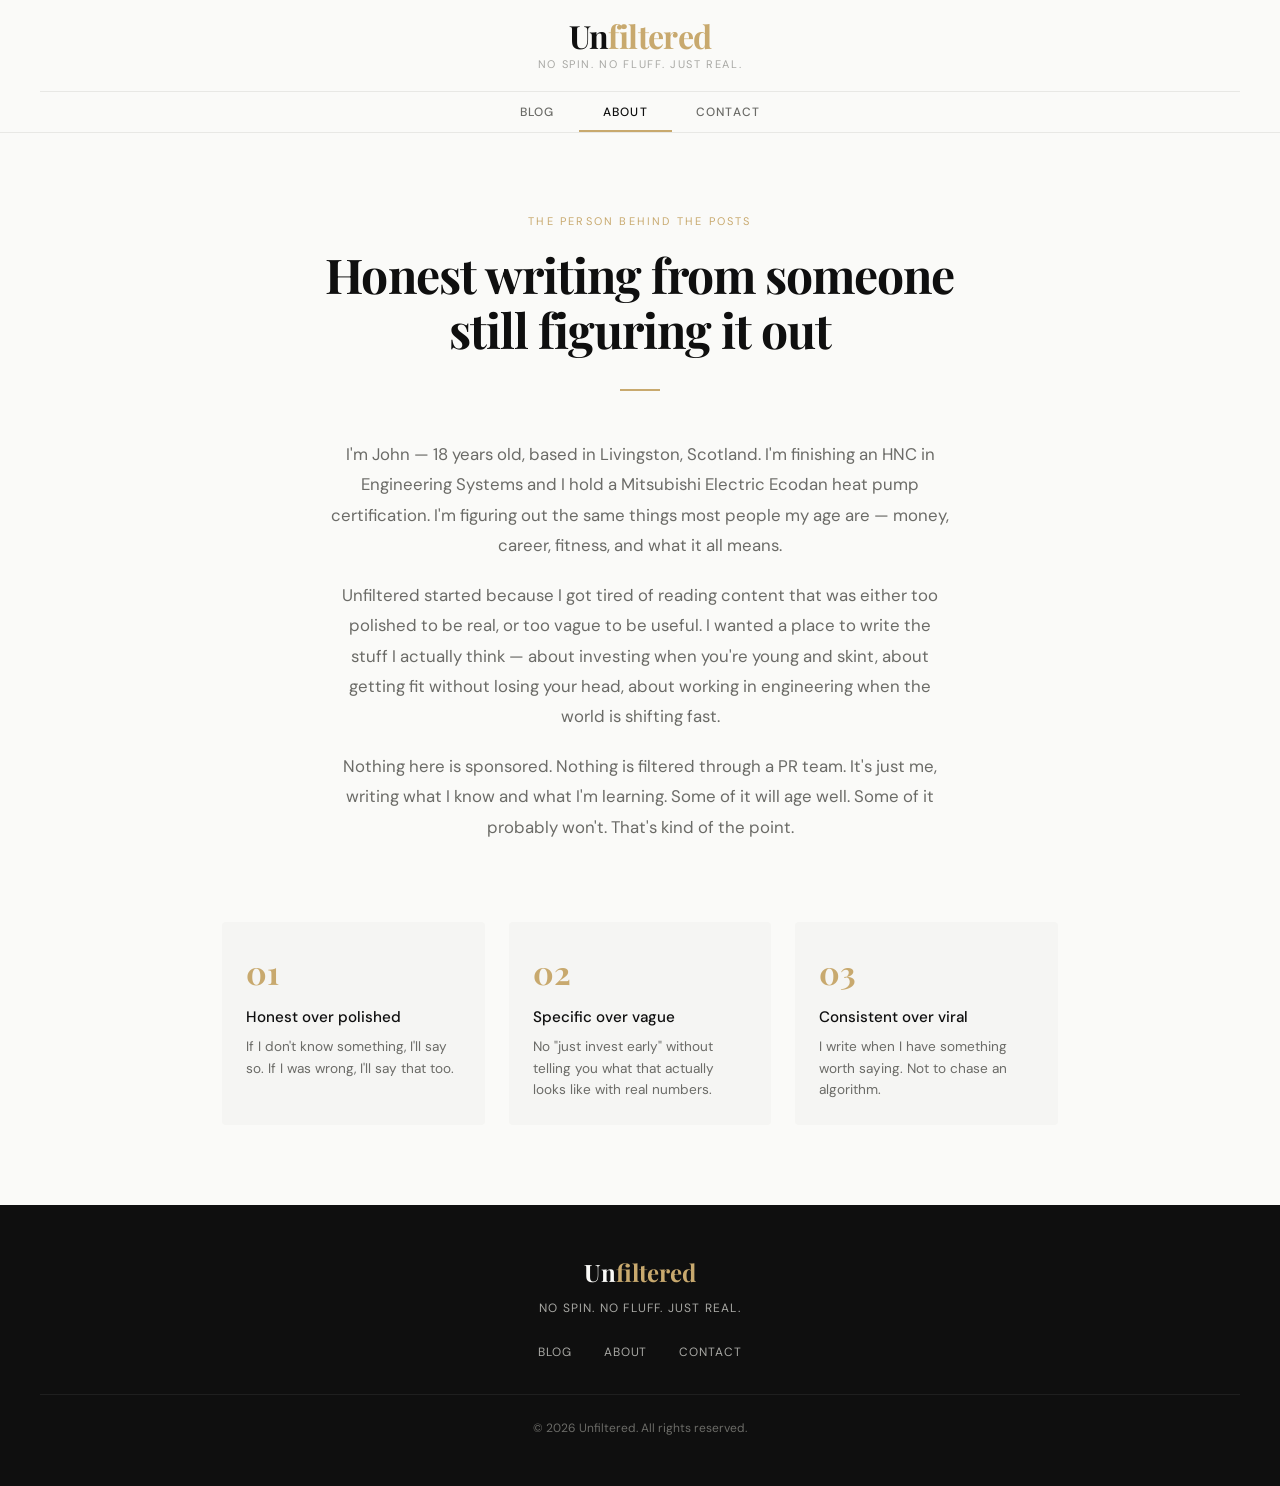
==== about.html @ 5640ca7e "first commit" ====
<!DOCTYPE html>
<html lang="en">
<head>
  <meta charset="UTF-8">
  <meta name="viewport" content="width=device-width, initial-scale=1.0">
  <title>About — Unfiltered</title>
  <meta name="description" content="Who's behind Unfiltered? Read about the person writing these posts and why this blog exists.">
  <link rel="stylesheet" href="css/style.css">

  <!-- Google Analytics -->
  <script async src="https://www.googletagmanager.com/gtag/js?id=G-XXXXXXXXXX"></script>
  <script>
    window.dataLayer = window.dataLayer || [];
    function gtag(){dataLayer.push(arguments);}
    gtag('js', new Date());
    gtag('config', 'G-XXXXXXXXXX');
  </script>
</head>
<body>

  <nav class="navbar">
    <div class="navbar-inner">
      <a href="index.html" class="navbar-logo">Un<span>filtered</span></a>
      <p class="navbar-tagline">No spin. No fluff. Just real.</p>
      <div class="navbar-links">
        <a href="index.html">Blog</a>
        <a href="about.html">About</a>
        <a href="contact.html">Contact</a>
      </div>
    </div>
  </nav>

  <div class="about-hero">
    <p class="about-eyebrow">The person behind the posts</p>
    <h1 class="about-title">Honest writing from someone still figuring it out</h1>
    <div class="about-divider"></div>
    <div class="about-body">
      <p>
        I'm John — 18 years old, based in Livingston, Scotland. I'm finishing an HNC in Engineering Systems and I hold a Mitsubishi Electric Ecodan heat pump certification. I'm figuring out the same things most people my age are — money, career, fitness, and what it all means.
      </p>
      <p>
        Unfiltered started because I got tired of reading content that was either too polished to be real, or too vague to be useful. I wanted a place to write the stuff I actually think — about investing when you're young and skint, about getting fit without losing your head, about working in engineering when the world is shifting fast.
      </p>
      <p>
        Nothing here is sponsored. Nothing is filtered through a PR team. It's just me, writing what I know and what I'm learning. Some of it will age well. Some of it probably won't. That's kind of the point.
      </p>
    </div>
  </div>

  <div class="about-values">
    <div class="value-card">
      <div class="value-number">01</div>
      <div class="value-title">Honest over polished</div>
      <div class="value-desc">If I don't know something, I'll say so. If I was wrong, I'll say that too.</div>
    </div>
    <div class="value-card">
      <div class="value-number">02</div>
      <div class="value-title">Specific over vague</div>
      <div class="value-desc">No "just invest early" without telling you what that actually looks like with real numbers.</div>
    </div>
    <div class="value-card">
      <div class="value-number">03</div>
      <div class="value-title">Consistent over viral</div>
      <div class="value-desc">I write when I have something worth saying. Not to chase an algorithm.</div>
    </div>
  </div>

  <footer>
    <div class="footer-inner">
      <div class="footer-logo">Un<span>filtered</span></div>
      <p class="footer-tagline">No spin. No fluff. Just real.</p>
      <div class="footer-links">
        <a href="index.html">Blog</a>
        <a href="about.html">About</a>
        <a href="contact.html">Contact</a>
      </div>
      <p class="footer-copy">&copy; 2026 Unfiltered. All rights reserved.</p>
    </div>
  </footer>

  <script src="js/posts.js"></script>
  <script src="js/main.js"></script>
</body>
</html>
---- css/style.css ----
@import url('https://fonts.googleapis.com/css2?family=Playfair+Display:ital,wght@0,400;0,600;0,700;1,400&family=DM+Sans:wght@300;400;500&display=swap');

*, *::before, *::after { box-sizing: border-box; margin: 0; padding: 0; }

:root {
  --black: #0f0f0f;
  --white: #fafaf8;
  --gray-100: #f5f5f3;
  --gray-200: #e8e8e5;
  --gray-400: #a8a8a4;
  --gray-600: #6b6b67;
  --accent: #c8a96e;
  --accent-dark: #a8893e;
  --font-display: 'Playfair Display', Georgia, serif;
  --font-body: 'DM Sans', sans-serif;
  --max-width: 1200px;
  --transition: 0.25s cubic-bezier(0.4, 0, 0.2, 1);
}

html { scroll-behavior: smooth; }

body {
  font-family: var(--font-body);
  background: var(--white);
  color: var(--black);
  font-size: 16px;
  line-height: 1.6;
  -webkit-font-smoothing: antialiased;
}

a { color: inherit; text-decoration: none; }
img { max-width: 100%; display: block; }
button { cursor: pointer; font-family: var(--font-body); }

/* NAVBAR */
.navbar {
  position: sticky; top: 0; z-index: 100;
  background: var(--white);
  border-bottom: 1px solid var(--gray-200);
  padding: 0 2rem;
}
.navbar-inner {
  max-width: var(--max-width); margin: 0 auto;
  display: flex; flex-direction: column; align-items: center;
  padding: 1.25rem 0 0;
}
.navbar-logo {
  font-family: var(--font-display); font-size: 2rem; font-weight: 700;
  letter-spacing: -0.02em; color: var(--black); line-height: 1;
}
.navbar-logo span { color: var(--accent); }
.navbar-tagline {
  font-size: 11px; letter-spacing: 0.15em; text-transform: uppercase;
  color: var(--gray-400); margin: 4px 0 1.1rem; font-weight: 400;
}
.navbar-links {
  display: flex; gap: 0;
  border-top: 1px solid var(--gray-200);
  width: 100%; justify-content: center;
}
.navbar-links a {
  font-size: 12px; font-weight: 500; letter-spacing: 0.1em; text-transform: uppercase;
  color: var(--gray-600); padding: 0.65rem 1.5rem;
  transition: color var(--transition); position: relative;
}
.navbar-links a::after {
  content: ''; position: absolute; bottom: 0; left: 50%; right: 50%;
  height: 2px; background: var(--accent);
  transition: left var(--transition), right var(--transition);
}
.navbar-links a:hover { color: var(--black); }
.navbar-links a:hover::after,
.navbar-links a.active::after { left: 0; right: 0; }
.navbar-links a.active { color: var(--black); }

/* HERO */
.hero {
  border-bottom: 1px solid var(--gray-200);
  padding: 5rem 2rem 4rem; text-align: center;
  background: var(--white); position: relative; overflow: hidden;
}
.hero::before {
  content: 'UNFILTERED'; position: absolute;
  font-family: var(--font-display); font-size: 18vw; font-weight: 700;
  color: var(--gray-100); top: 50%; left: 50%;
  transform: translate(-50%, -50%); white-space: nowrap;
  pointer-events: none; user-select: none; letter-spacing: -0.04em;
}
.hero-inner { position: relative; max-width: 700px; margin: 0 auto; }
.hero-eyebrow {
  font-size: 11px; letter-spacing: 0.2em; text-transform: uppercase;
  color: var(--accent); margin-bottom: 1.25rem; font-weight: 500;
}
.hero-title {
  font-family: var(--font-display);
  font-size: clamp(2.5rem, 5vw, 4rem); font-weight: 700;
  line-height: 1.1; letter-spacing: -0.02em; margin-bottom: 1.25rem;
}
.hero-title em { font-style: italic; color: var(--accent); }
.hero-desc {
  font-size: 1.05rem; color: var(--gray-600);
  max-width: 480px; margin: 0 auto; line-height: 1.7;
}

/* FILTER BAR */
.filter-section {
  padding: 2rem 2rem 0;
  max-width: var(--max-width); margin: 0 auto;
}
.filter-bar {
  display: flex; gap: 0.5rem; flex-wrap: wrap; align-items: center;
  padding-bottom: 1.5rem; border-bottom: 1px solid var(--gray-200);
}
.filter-label {
  font-size: 11px; letter-spacing: 0.12em; text-transform: uppercase;
  color: var(--gray-400); margin-right: 0.5rem; font-weight: 500;
}
.filter-btn {
  padding: 0.4rem 1rem; border: 1px solid var(--gray-200); border-radius: 100px;
  background: transparent; font-size: 12px; font-weight: 500;
  color: var(--gray-600); letter-spacing: 0.05em;
  transition: all var(--transition);
}
.filter-btn:hover { border-color: var(--black); color: var(--black); }
.filter-btn.active { background: var(--black); border-color: var(--black); color: var(--white); }

/* POST GRID */
.posts-section {
  padding: 2.5rem 2rem 5rem;
  max-width: var(--max-width); margin: 0 auto;
}
.posts-grid {
  display: grid; grid-template-columns: repeat(3, 1fr); gap: 2rem;
}
.post-card {
  display: flex; flex-direction: column;
  background: var(--white); border: 1px solid var(--gray-200);
  border-radius: 4px; overflow: hidden;
  transition: transform var(--transition), box-shadow var(--transition);
  cursor: pointer;
  animation: fadeUp 0.4s ease both;
}
.post-card:hover { transform: translateY(-4px); box-shadow: 0 12px 40px rgba(0,0,0,0.08); }
.post-card-image {
  width: 100%; aspect-ratio: 16/9; object-fit: cover;
  background: var(--gray-100);
  display: flex; align-items: center; justify-content: center;
  font-size: 3rem; overflow: hidden;
}
.post-card-image img { width: 100%; height: 100%; object-fit: cover; }
.post-card-body { padding: 1.25rem; display: flex; flex-direction: column; flex: 1; }
.post-card-category {
  font-size: 10px; font-weight: 500; letter-spacing: 0.15em;
  text-transform: uppercase; color: var(--accent-dark); margin-bottom: 0.6rem;
}
.post-card-title {
  font-family: var(--font-display); font-size: 1.15rem; font-weight: 600;
  line-height: 1.3; margin-bottom: 0.65rem; color: var(--black);
}
.post-card-summary {
  font-size: 0.875rem; color: var(--gray-600); line-height: 1.65;
  flex: 1; margin-bottom: 1rem;
}
.post-card-footer {
  display: flex; align-items: center; justify-content: space-between;
  border-top: 1px solid var(--gray-100); padding-top: 0.75rem;
}
.post-card-date { font-size: 11px; color: var(--gray-400); }
.post-card-link {
  font-size: 12px; font-weight: 500; color: var(--black);
  display: flex; align-items: center; gap: 4px;
  transition: gap var(--transition);
}
.post-card:hover .post-card-link { gap: 8px; }
.no-results {
  text-align: center; padding: 4rem 2rem; color: var(--gray-400);
  font-family: var(--font-display); font-style: italic; font-size: 1.2rem;
  display: none; grid-column: 1 / -1;
}

/* FOOTER */
footer {
  background: var(--black); color: var(--white);
  padding: 3rem 2rem; text-align: center;
}
.footer-inner { max-width: var(--max-width); margin: 0 auto; }
.footer-logo { font-family: var(--font-display); font-size: 1.5rem; font-weight: 700; margin-bottom: 0.5rem; }
.footer-logo span { color: var(--accent); }
.footer-tagline {
  font-size: 12px; color: var(--gray-400); letter-spacing: 0.1em;
  text-transform: uppercase; margin-bottom: 1.5rem;
}
.footer-links { display: flex; gap: 2rem; justify-content: center; margin-bottom: 2rem; }
.footer-links a {
  font-size: 12px; letter-spacing: 0.08em; text-transform: uppercase;
  color: var(--gray-400); transition: color var(--transition);
}
.footer-links a:hover { color: var(--white); }
.footer-copy {
  font-size: 12px; color: var(--gray-600);
  border-top: 1px solid #1f1f1f; padding-top: 1.5rem;
}

/* ABOUT PAGE */
.about-hero {
  padding: 5rem 2rem 3rem; max-width: 750px;
  margin: 0 auto; text-align: center;
}
.about-eyebrow { font-size: 11px; letter-spacing: 0.2em; text-transform: uppercase; color: var(--accent); margin-bottom: 1rem; }
.about-title {
  font-family: var(--font-display);
  font-size: clamp(2rem, 4vw, 3rem); font-weight: 700;
  line-height: 1.15; letter-spacing: -0.02em; margin-bottom: 2rem;
}
.about-body { max-width: 620px; margin: 0 auto 2rem; color: var(--gray-600); font-size: 1.05rem; line-height: 1.8; }
.about-body p { margin-bottom: 1.25rem; }
.about-divider { width: 40px; height: 2px; background: var(--accent); margin: 0 auto 3rem; }
.about-values {
  display: grid; grid-template-columns: repeat(3, 1fr);
  gap: 1.5rem; max-width: 900px; margin: 0 auto 5rem; padding: 0 2rem;
}
.value-card { background: var(--gray-100); padding: 1.5rem; border-radius: 4px; text-align: left; }
.value-number { font-family: var(--font-display); font-size: 2rem; font-weight: 700; color: var(--accent); margin-bottom: 0.5rem; }
.value-title { font-weight: 500; margin-bottom: 0.4rem; font-size: 0.95rem; }
.value-desc { font-size: 0.85rem; color: var(--gray-600); line-height: 1.6; }

/* CONTACT PAGE */
.contact-section { max-width: 600px; margin: 0 auto; padding: 5rem 2rem; }
.contact-title {
  font-family: var(--font-display);
  font-size: clamp(2rem, 4vw, 3rem); font-weight: 700;
  letter-spacing: -0.02em; margin-bottom: 0.75rem;
}
.contact-desc { color: var(--gray-600); margin-bottom: 2.5rem; line-height: 1.7; }
.form-group { margin-bottom: 1.25rem; }
.form-label {
  display: block; font-size: 12px; font-weight: 500;
  letter-spacing: 0.08em; text-transform: uppercase;
  color: var(--gray-600); margin-bottom: 0.5rem;
}
.form-input, .form-textarea {
  width: 100%; padding: 0.75rem 1rem;
  border: 1px solid var(--gray-200); border-radius: 4px;
  font-family: var(--font-body); font-size: 0.95rem;
  background: var(--white); color: var(--black);
  transition: border-color var(--transition); outline: none;
}
.form-input:focus, .form-textarea:focus { border-color: var(--black); }
.form-textarea { height: 140px; resize: vertical; }
.form-submit {
  padding: 0.85rem 2.5rem; background: var(--black); color: var(--white);
  border: none; border-radius: 4px; font-size: 13px; font-weight: 500;
  letter-spacing: 0.08em; text-transform: uppercase;
  transition: background var(--transition), transform var(--transition);
}
.form-submit:hover { background: var(--accent-dark); transform: translateY(-1px); }
.form-success {
  display: none; padding: 1rem; background: #f0f7f0;
  border: 1px solid #c3dfc3; border-radius: 4px;
  color: #2a5a2a; font-size: 0.9rem; margin-top: 1rem;
}

/* BLOG POST PAGE */
.post-back {
  display: inline-flex; align-items: center; gap: 6px;
  font-size: 13px; font-weight: 500; color: var(--gray-600);
  padding: 1.25rem 2rem; transition: color var(--transition);
  border-bottom: 1px solid var(--gray-200); width: 100%;
}
.post-back:hover { color: var(--black); }
.post-hero {
  padding: 4rem 2rem 3rem; max-width: 780px;
  margin: 0 auto; text-align: center;
  border-bottom: 1px solid var(--gray-200); margin-bottom: 3rem;
}
.post-category-badge {
  display: inline-block; font-size: 10px; font-weight: 500;
  letter-spacing: 0.15em; text-transform: uppercase;
  color: var(--accent-dark); border: 1px solid var(--accent);
  padding: 4px 12px; border-radius: 100px; margin-bottom: 1.25rem;
}
.post-title {
  font-family: var(--font-display);
  font-size: clamp(2rem, 4vw, 3.2rem); font-weight: 700;
  line-height: 1.15; letter-spacing: -0.02em; margin-bottom: 1rem;
}
.post-meta {
  font-size: 13px; color: var(--gray-400);
  display: flex; gap: 1.5rem; justify-content: center; align-items: center;
}
.post-cover { max-width: 900px; margin: 0 auto 3rem; padding: 0 2rem; }
.post-cover img {
  width: 100%; border-radius: 4px;
  aspect-ratio: 16/8; object-fit: cover; background: var(--gray-100);
}
.post-content { max-width: 680px; margin: 0 auto; padding: 0 2rem 5rem; }
.post-content p { margin-bottom: 1.5rem; font-size: 1.05rem; line-height: 1.8; color: #1f1f1f; }
.post-content h2 { font-family: var(--font-display); font-size: 1.6rem; font-weight: 600; margin: 2.5rem 0 1rem; }
.post-content h3 { font-size: 1.15rem; font-weight: 500; margin: 2rem 0 0.75rem; }
.post-content blockquote {
  border-left: 3px solid var(--accent); padding: 0.5rem 0 0.5rem 1.5rem;
  margin: 2rem 0; font-family: var(--font-display); font-style: italic;
  font-size: 1.15rem; color: var(--gray-600);
}
.post-content ul, .post-content ol { padding-left: 1.5rem; margin-bottom: 1.5rem; }
.post-content li { margin-bottom: 0.5rem; font-size: 1.05rem; line-height: 1.7; }

/* COPY PROTECTION */
.protected { -webkit-user-select: none; -moz-user-select: none; user-select: none; }

/* RESPONSIVE */
@media (max-width: 900px) {
  .posts-grid { grid-template-columns: repeat(2, 1fr); }
  .about-values { grid-template-columns: repeat(2, 1fr); }
}
@media (max-width: 600px) {
  .navbar-links a { padding: 0.65rem 0.85rem; font-size: 11px; }
  .posts-grid { grid-template-columns: 1fr; }
  .about-values { grid-template-columns: 1fr; }
  .hero::before { font-size: 25vw; }
}

@keyframes fadeUp {
  from { opacity: 0; transform: translateY(16px); }
  to { opacity: 1; transform: translateY(0); }
}
.post-card:nth-child(1) { animation-delay: 0.05s; }
.post-card:nth-child(2) { animation-delay: 0.1s; }
.post-card:nth-child(3) { animation-delay: 0.15s; }
.post-card:nth-child(4) { animation-delay: 0.2s; }
.post-card:nth-child(5) { animation-delay: 0.25s; }
.post-card:nth-child(6) { animation-delay: 0.3s; }
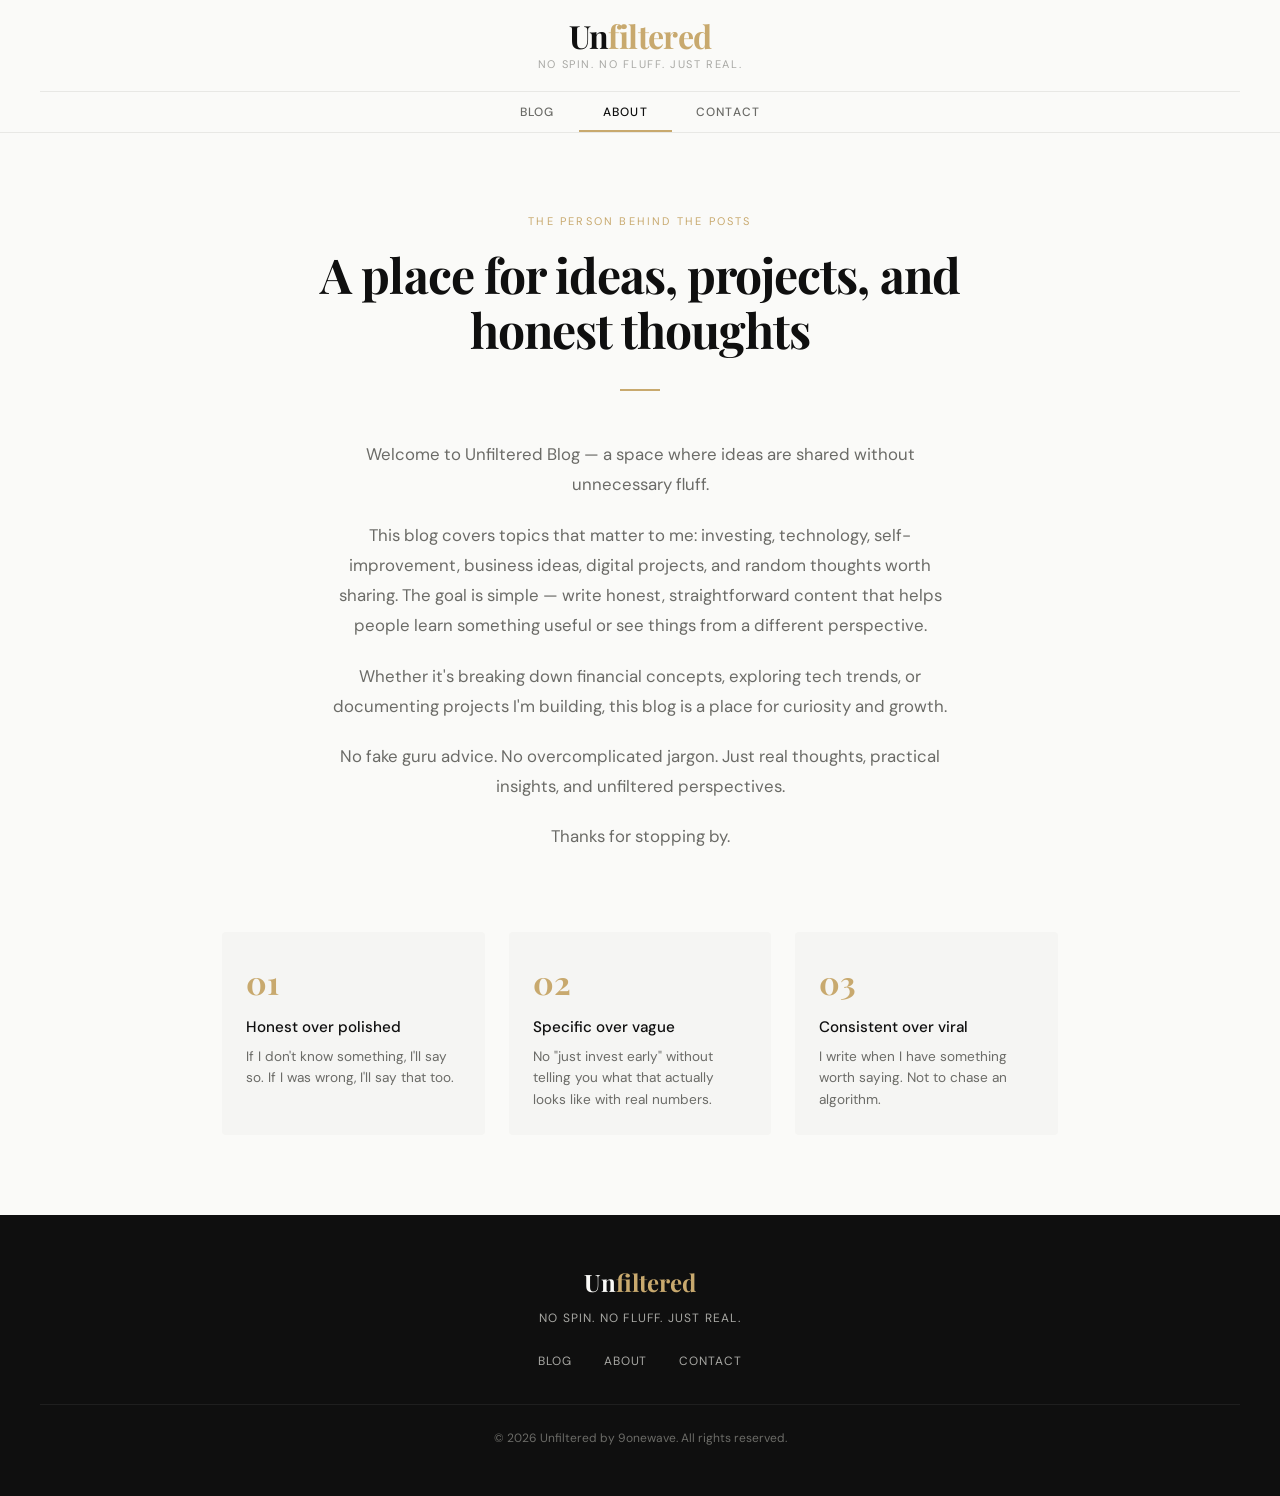
==== commit 6a661dff: "updated everything changed everything and next step is testing and changing" ====
--- a/about.html
+++ b/about.html
@@ -3,9 +3,29 @@
 <head>
   <meta charset="UTF-8">
   <meta name="viewport" content="width=device-width, initial-scale=1.0">
-  <title>About — Unfiltered</title>
-  <meta name="description" content="Who's behind Unfiltered? Read about the person writing these posts and why this blog exists.">
-  <link rel="stylesheet" href="css/style.css">
+
+  <title>About 9onewave — Unfiltered Blog</title>
+  <meta name="description" content="Who's behind Unfiltered? Read about 9onewave — the person writing these posts and why this blog exists.">
+  <meta name="author" content="9onewave">
+  <meta name="robots" content="index, follow">
+  <link rel="canonical" href="https://9onewave.github.io/about.html">
+
+  <!-- Open Graph -->
+  <meta property="og:title" content="About 9onewave — Unfiltered Blog">
+  <meta property="og:description" content="Who's behind Unfiltered? Read about 9onewave and why this blog exists.">
+  <meta property="og:type" content="website">
+  <meta property="og:url" content="https://9onewave.github.io/about.html">
+
+  <!-- Structured Data -->
+  <script type="application/ld+json">
+  {
+    "@context": "https://schema.org",
+    "@type": "Person",
+    "name": "9onewave",
+    "url": "https://9onewave.github.io/",
+    "sameAs": ["https://github.com/9onewave"]
+  }
+  </script>
 
   <!-- Google Analytics -->
   <script async src="https://www.googletagmanager.com/gtag/js?id=G-XXXXXXXXXX"></script>
@@ -15,12 +35,16 @@
     gtag('js', new Date());
     gtag('config', 'G-XXXXXXXXXX');
   </script>
+
+  <link rel="stylesheet" href="css/style.css">
 </head>
 <body>
 
-  <nav class="navbar">
+  <div id="reading-progress" aria-hidden="true"></div>
+
+  <nav class="navbar" aria-label="Main navigation">
     <div class="navbar-inner">
-      <a href="index.html" class="navbar-logo">Un<span>filtered</span></a>
+      <a href="index.html" class="navbar-logo" aria-label="Unfiltered — home">Un<span>filtered</span></a>
       <p class="navbar-tagline">No spin. No fluff. Just real.</p>
       <div class="navbar-links">
         <a href="index.html">Blog</a>
@@ -30,51 +54,49 @@
     </div>
   </nav>
 
-  <div class="about-hero">
-    <p class="about-eyebrow">The person behind the posts</p>
-    <h1 class="about-title">Honest writing from someone still figuring it out</h1>
-    <div class="about-divider"></div>
-    <div class="about-body">
-      <p>
-        I'm John — 18 years old, based in Livingston, Scotland. I'm finishing an HNC in Engineering Systems and I hold a Mitsubishi Electric Ecodan heat pump certification. I'm figuring out the same things most people my age are — money, career, fitness, and what it all means.
-      </p>
-      <p>
-        Unfiltered started because I got tired of reading content that was either too polished to be real, or too vague to be useful. I wanted a place to write the stuff I actually think — about investing when you're young and skint, about getting fit without losing your head, about working in engineering when the world is shifting fast.
-      </p>
-      <p>
-        Nothing here is sponsored. Nothing is filtered through a PR team. It's just me, writing what I know and what I'm learning. Some of it will age well. Some of it probably won't. That's kind of the point.
-      </p>
+  <main>
+    <div class="about-hero">
+      <p class="about-eyebrow">The person behind the posts</p>
+      <h1 class="about-title">A place for ideas, projects, and honest thoughts</h1>
+      <div class="about-divider"></div>
+      <div class="about-body">
+        <p>Welcome to Unfiltered Blog — a space where ideas are shared without unnecessary fluff.</p>
+        <p>This blog covers topics that matter to me: investing, technology, self-improvement, business ideas, digital projects, and random thoughts worth sharing. The goal is simple — write honest, straightforward content that helps people learn something useful or see things from a different perspective.</p>
+        <p>Whether it's breaking down financial concepts, exploring tech trends, or documenting projects I'm building, this blog is a place for curiosity and growth.</p>
+        <p>No fake guru advice. No overcomplicated jargon. Just real thoughts, practical insights, and unfiltered perspectives.</p>
+        <p>Thanks for stopping by.</p>
+      </div>
     </div>
-  </div>
 
-  <div class="about-values">
-    <div class="value-card">
-      <div class="value-number">01</div>
-      <div class="value-title">Honest over polished</div>
-      <div class="value-desc">If I don't know something, I'll say so. If I was wrong, I'll say that too.</div>
+    <div class="about-values" aria-label="Blog values">
+      <div class="value-card">
+        <div class="value-number">01</div>
+        <div class="value-title">Honest over polished</div>
+        <div class="value-desc">If I don't know something, I'll say so. If I was wrong, I'll say that too.</div>
+      </div>
+      <div class="value-card">
+        <div class="value-number">02</div>
+        <div class="value-title">Specific over vague</div>
+        <div class="value-desc">No "just invest early" without telling you what that actually looks like with real numbers.</div>
+      </div>
+      <div class="value-card">
+        <div class="value-number">03</div>
+        <div class="value-title">Consistent over viral</div>
+        <div class="value-desc">I write when I have something worth saying. Not to chase an algorithm.</div>
+      </div>
     </div>
-    <div class="value-card">
-      <div class="value-number">02</div>
-      <div class="value-title">Specific over vague</div>
-      <div class="value-desc">No "just invest early" without telling you what that actually looks like with real numbers.</div>
-    </div>
-    <div class="value-card">
-      <div class="value-number">03</div>
-      <div class="value-title">Consistent over viral</div>
-      <div class="value-desc">I write when I have something worth saying. Not to chase an algorithm.</div>
-    </div>
-  </div>
+  </main>
 
   <footer>
     <div class="footer-inner">
       <div class="footer-logo">Un<span>filtered</span></div>
       <p class="footer-tagline">No spin. No fluff. Just real.</p>
-      <div class="footer-links">
+      <nav class="footer-links" aria-label="Footer navigation">
         <a href="index.html">Blog</a>
         <a href="about.html">About</a>
         <a href="contact.html">Contact</a>
-      </div>
-      <p class="footer-copy">&copy; 2026 Unfiltered. All rights reserved.</p>
+      </nav>
+      <p class="footer-copy">&copy; 2026 Unfiltered by 9onewave. All rights reserved.</p>
     </div>
   </footer>
 
--- a/css/style.css
+++ b/css/style.css
@@ -18,7 +18,6 @@
 }
 
 html { scroll-behavior: smooth; }
-
 body {
   font-family: var(--font-body);
   background: var(--white);
@@ -27,10 +26,19 @@
   line-height: 1.6;
   -webkit-font-smoothing: antialiased;
 }
-
 a { color: inherit; text-decoration: none; }
 img { max-width: 100%; display: block; }
 button { cursor: pointer; font-family: var(--font-body); }
+
+/* READING PROGRESS BAR */
+#reading-progress {
+  position: fixed; top: 0; left: 0;
+  height: 3px; background: var(--accent);
+  width: 0%; z-index: 9999;
+  transition: width 0.1s linear;
+  display: none;
+}
+body.post-page #reading-progress { display: block; }
 
 /* NAVBAR */
 .navbar {
@@ -103,10 +111,7 @@
 }
 
 /* FILTER BAR */
-.filter-section {
-  padding: 2rem 2rem 0;
-  max-width: var(--max-width); margin: 0 auto;
-}
+.filter-section { padding: 2rem 2rem 0; max-width: var(--max-width); margin: 0 auto; }
 .filter-bar {
   display: flex; gap: 0.5rem; flex-wrap: wrap; align-items: center;
   padding-bottom: 1.5rem; border-bottom: 1px solid var(--gray-200);
@@ -125,13 +130,8 @@
 .filter-btn.active { background: var(--black); border-color: var(--black); color: var(--white); }
 
 /* POST GRID */
-.posts-section {
-  padding: 2.5rem 2rem 5rem;
-  max-width: var(--max-width); margin: 0 auto;
-}
-.posts-grid {
-  display: grid; grid-template-columns: repeat(3, 1fr); gap: 2rem;
-}
+.posts-section { padding: 2.5rem 2rem 5rem; max-width: var(--max-width); margin: 0 auto; }
+.posts-grid { display: grid; grid-template-columns: repeat(3, 1fr); gap: 2rem; }
 .post-card {
   display: flex; flex-direction: column;
   background: var(--white); border: 1px solid var(--gray-200);
@@ -142,10 +142,9 @@
 }
 .post-card:hover { transform: translateY(-4px); box-shadow: 0 12px 40px rgba(0,0,0,0.08); }
 .post-card-image {
-  width: 100%; aspect-ratio: 16/9; object-fit: cover;
+  width: 100%; aspect-ratio: 16/9;
   background: var(--gray-100);
-  display: flex; align-items: center; justify-content: center;
-  font-size: 3rem; overflow: hidden;
+  overflow: hidden;
 }
 .post-card-image img { width: 100%; height: 100%; object-fit: cover; }
 .post-card-body { padding: 1.25rem; display: flex; flex-direction: column; flex: 1; }
@@ -179,33 +178,18 @@
 }
 
 /* FOOTER */
-footer {
-  background: var(--black); color: var(--white);
-  padding: 3rem 2rem; text-align: center;
-}
+footer { background: var(--black); color: var(--white); padding: 3rem 2rem; text-align: center; }
 .footer-inner { max-width: var(--max-width); margin: 0 auto; }
 .footer-logo { font-family: var(--font-display); font-size: 1.5rem; font-weight: 700; margin-bottom: 0.5rem; }
 .footer-logo span { color: var(--accent); }
-.footer-tagline {
-  font-size: 12px; color: var(--gray-400); letter-spacing: 0.1em;
-  text-transform: uppercase; margin-bottom: 1.5rem;
-}
+.footer-tagline { font-size: 12px; color: var(--gray-400); letter-spacing: 0.1em; text-transform: uppercase; margin-bottom: 1.5rem; }
 .footer-links { display: flex; gap: 2rem; justify-content: center; margin-bottom: 2rem; }
-.footer-links a {
-  font-size: 12px; letter-spacing: 0.08em; text-transform: uppercase;
-  color: var(--gray-400); transition: color var(--transition);
-}
+.footer-links a { font-size: 12px; letter-spacing: 0.08em; text-transform: uppercase; color: var(--gray-400); transition: color var(--transition); }
 .footer-links a:hover { color: var(--white); }
-.footer-copy {
-  font-size: 12px; color: var(--gray-600);
-  border-top: 1px solid #1f1f1f; padding-top: 1.5rem;
-}
+.footer-copy { font-size: 12px; color: var(--gray-600); border-top: 1px solid #1f1f1f; padding-top: 1.5rem; }
 
 /* ABOUT PAGE */
-.about-hero {
-  padding: 5rem 2rem 3rem; max-width: 750px;
-  margin: 0 auto; text-align: center;
-}
+.about-hero { padding: 5rem 2rem 3rem; max-width: 750px; margin: 0 auto; text-align: center; }
 .about-eyebrow { font-size: 11px; letter-spacing: 0.2em; text-transform: uppercase; color: var(--accent); margin-bottom: 1rem; }
 .about-title {
   font-family: var(--font-display);
@@ -215,10 +199,7 @@
 .about-body { max-width: 620px; margin: 0 auto 2rem; color: var(--gray-600); font-size: 1.05rem; line-height: 1.8; }
 .about-body p { margin-bottom: 1.25rem; }
 .about-divider { width: 40px; height: 2px; background: var(--accent); margin: 0 auto 3rem; }
-.about-values {
-  display: grid; grid-template-columns: repeat(3, 1fr);
-  gap: 1.5rem; max-width: 900px; margin: 0 auto 5rem; padding: 0 2rem;
-}
+.about-values { display: grid; grid-template-columns: repeat(3, 1fr); gap: 1.5rem; max-width: 900px; margin: 0 auto 5rem; padding: 0 2rem; }
 .value-card { background: var(--gray-100); padding: 1.5rem; border-radius: 4px; text-align: left; }
 .value-number { font-family: var(--font-display); font-size: 2rem; font-weight: 700; color: var(--accent); margin-bottom: 0.5rem; }
 .value-title { font-weight: 500; margin-bottom: 0.4rem; font-size: 0.95rem; }
@@ -226,84 +207,40 @@
 
 /* CONTACT PAGE */
 .contact-section { max-width: 600px; margin: 0 auto; padding: 5rem 2rem; }
-.contact-title {
-  font-family: var(--font-display);
-  font-size: clamp(2rem, 4vw, 3rem); font-weight: 700;
-  letter-spacing: -0.02em; margin-bottom: 0.75rem;
-}
+.contact-title { font-family: var(--font-display); font-size: clamp(2rem, 4vw, 3rem); font-weight: 700; letter-spacing: -0.02em; margin-bottom: 0.75rem; }
 .contact-desc { color: var(--gray-600); margin-bottom: 2.5rem; line-height: 1.7; }
 .form-group { margin-bottom: 1.25rem; }
-.form-label {
-  display: block; font-size: 12px; font-weight: 500;
-  letter-spacing: 0.08em; text-transform: uppercase;
-  color: var(--gray-600); margin-bottom: 0.5rem;
-}
-.form-input, .form-textarea {
-  width: 100%; padding: 0.75rem 1rem;
-  border: 1px solid var(--gray-200); border-radius: 4px;
-  font-family: var(--font-body); font-size: 0.95rem;
-  background: var(--white); color: var(--black);
-  transition: border-color var(--transition); outline: none;
-}
+.form-label { display: block; font-size: 12px; font-weight: 500; letter-spacing: 0.08em; text-transform: uppercase; color: var(--gray-600); margin-bottom: 0.5rem; }
+.form-input, .form-textarea { width: 100%; padding: 0.75rem 1rem; border: 1px solid var(--gray-200); border-radius: 4px; font-family: var(--font-body); font-size: 0.95rem; background: var(--white); color: var(--black); transition: border-color var(--transition); outline: none; }
 .form-input:focus, .form-textarea:focus { border-color: var(--black); }
 .form-textarea { height: 140px; resize: vertical; }
-.form-submit {
-  padding: 0.85rem 2.5rem; background: var(--black); color: var(--white);
-  border: none; border-radius: 4px; font-size: 13px; font-weight: 500;
-  letter-spacing: 0.08em; text-transform: uppercase;
-  transition: background var(--transition), transform var(--transition);
-}
+.form-submit { padding: 0.85rem 2.5rem; background: var(--black); color: var(--white); border: none; border-radius: 4px; font-size: 13px; font-weight: 500; letter-spacing: 0.08em; text-transform: uppercase; transition: background var(--transition), transform var(--transition); }
 .form-submit:hover { background: var(--accent-dark); transform: translateY(-1px); }
-.form-success {
-  display: none; padding: 1rem; background: #f0f7f0;
-  border: 1px solid #c3dfc3; border-radius: 4px;
-  color: #2a5a2a; font-size: 0.9rem; margin-top: 1rem;
-}
+.form-success { display: none; padding: 1rem; background: #f0f7f0; border: 1px solid #c3dfc3; border-radius: 4px; color: #2a5a2a; font-size: 0.9rem; margin-top: 1rem; }
 
 /* BLOG POST PAGE */
-.post-back {
-  display: inline-flex; align-items: center; gap: 6px;
-  font-size: 13px; font-weight: 500; color: var(--gray-600);
-  padding: 1.25rem 2rem; transition: color var(--transition);
-  border-bottom: 1px solid var(--gray-200); width: 100%;
-}
+.post-back { display: inline-flex; align-items: center; gap: 6px; font-size: 13px; font-weight: 500; color: var(--gray-600); padding: 1.25rem 2rem; transition: color var(--transition); border-bottom: 1px solid var(--gray-200); width: 100%; }
 .post-back:hover { color: var(--black); }
-.post-hero {
-  padding: 4rem 2rem 3rem; max-width: 780px;
-  margin: 0 auto; text-align: center;
-  border-bottom: 1px solid var(--gray-200); margin-bottom: 3rem;
-}
-.post-category-badge {
-  display: inline-block; font-size: 10px; font-weight: 500;
-  letter-spacing: 0.15em; text-transform: uppercase;
-  color: var(--accent-dark); border: 1px solid var(--accent);
-  padding: 4px 12px; border-radius: 100px; margin-bottom: 1.25rem;
-}
-.post-title {
-  font-family: var(--font-display);
-  font-size: clamp(2rem, 4vw, 3.2rem); font-weight: 700;
-  line-height: 1.15; letter-spacing: -0.02em; margin-bottom: 1rem;
-}
-.post-meta {
-  font-size: 13px; color: var(--gray-400);
-  display: flex; gap: 1.5rem; justify-content: center; align-items: center;
-}
+.post-hero { padding: 4rem 2rem 3rem; max-width: 780px; margin: 0 auto; text-align: center; border-bottom: 1px solid var(--gray-200); margin-bottom: 3rem; }
+.post-category-badge { display: inline-block; font-size: 10px; font-weight: 500; letter-spacing: 0.15em; text-transform: uppercase; color: var(--accent-dark); border: 1px solid var(--accent); padding: 4px 12px; border-radius: 100px; margin-bottom: 1.25rem; }
+.post-title { font-family: var(--font-display); font-size: clamp(2rem, 4vw, 3.2rem); font-weight: 700; line-height: 1.15; letter-spacing: -0.02em; margin-bottom: 1rem; }
+.post-meta { font-size: 13px; color: var(--gray-400); display: flex; gap: 1.5rem; justify-content: center; align-items: center; flex-wrap: wrap; }
 .post-cover { max-width: 900px; margin: 0 auto 3rem; padding: 0 2rem; }
-.post-cover img {
-  width: 100%; border-radius: 4px;
-  aspect-ratio: 16/8; object-fit: cover; background: var(--gray-100);
-}
-.post-content { max-width: 680px; margin: 0 auto; padding: 0 2rem 5rem; }
+.post-cover img { width: 100%; border-radius: 4px; aspect-ratio: 16/8; object-fit: cover; background: var(--gray-100); }
+.post-content { max-width: 680px; margin: 0 auto; padding: 0 2rem 3rem; }
 .post-content p { margin-bottom: 1.5rem; font-size: 1.05rem; line-height: 1.8; color: #1f1f1f; }
 .post-content h2 { font-family: var(--font-display); font-size: 1.6rem; font-weight: 600; margin: 2.5rem 0 1rem; }
 .post-content h3 { font-size: 1.15rem; font-weight: 500; margin: 2rem 0 0.75rem; }
-.post-content blockquote {
-  border-left: 3px solid var(--accent); padding: 0.5rem 0 0.5rem 1.5rem;
-  margin: 2rem 0; font-family: var(--font-display); font-style: italic;
-  font-size: 1.15rem; color: var(--gray-600);
-}
+.post-content blockquote { border-left: 3px solid var(--accent); padding: 0.5rem 0 0.5rem 1.5rem; margin: 2rem 0; font-family: var(--font-display); font-style: italic; font-size: 1.15rem; color: var(--gray-600); }
 .post-content ul, .post-content ol { padding-left: 1.5rem; margin-bottom: 1.5rem; }
 .post-content li { margin-bottom: 0.5rem; font-size: 1.05rem; line-height: 1.7; }
+.post-content a { color: var(--accent-dark); text-decoration: underline; text-underline-offset: 3px; }
+
+/* POST SHARE */
+.post-share { max-width: 680px; margin: 0 auto 4rem; padding: 1.5rem 2rem; display: flex; align-items: center; gap: 1rem; border-top: 1px solid var(--gray-200); flex-wrap: wrap; }
+.post-share-label { font-size: 11px; letter-spacing: 0.12em; text-transform: uppercase; color: var(--gray-400); font-weight: 500; }
+.share-btn { padding: 0.4rem 1rem; border: 1px solid var(--gray-200); border-radius: 100px; background: transparent; font-size: 12px; font-weight: 500; color: var(--gray-600); transition: all var(--transition); cursor: pointer; }
+.share-btn:hover { border-color: var(--black); color: var(--black); background: var(--gray-100); }
 
 /* COPY PROTECTION */
 .protected { -webkit-user-select: none; -moz-user-select: none; user-select: none; }
@@ -314,10 +251,18 @@
   .about-values { grid-template-columns: repeat(2, 1fr); }
 }
 @media (max-width: 600px) {
+  .navbar { padding: 0 1rem; }
   .navbar-links a { padding: 0.65rem 0.85rem; font-size: 11px; }
   .posts-grid { grid-template-columns: 1fr; }
   .about-values { grid-template-columns: 1fr; }
   .hero::before { font-size: 25vw; }
+  .hero { padding: 3rem 1.5rem 2.5rem; }
+  .filter-section { padding: 1.5rem 1rem 0; }
+  .posts-section { padding: 2rem 1rem 4rem; }
+  .contact-section { padding: 3rem 1.5rem; }
+  .about-hero { padding: 3rem 1.5rem 2rem; }
+  .post-share { gap: 0.5rem; }
+  .post-meta { gap: 0.75rem; }
 }
 
 @keyframes fadeUp {
